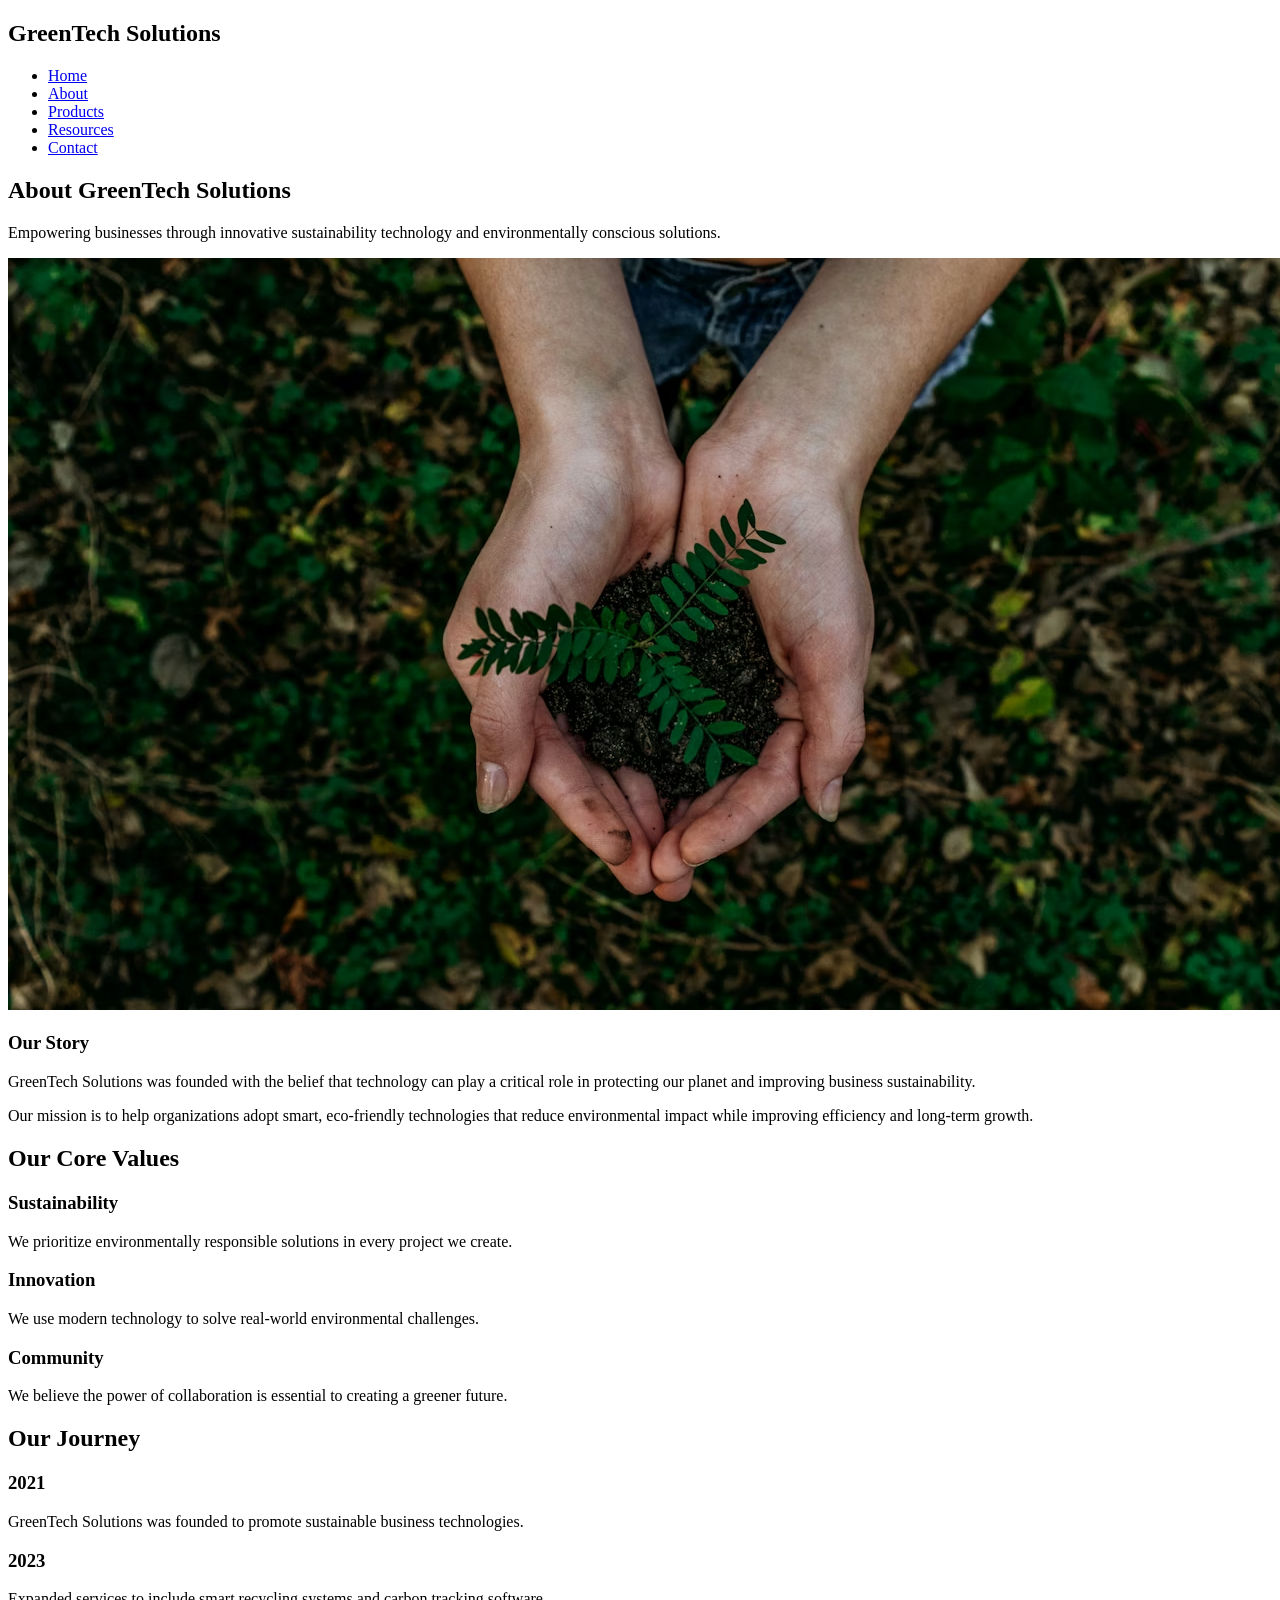
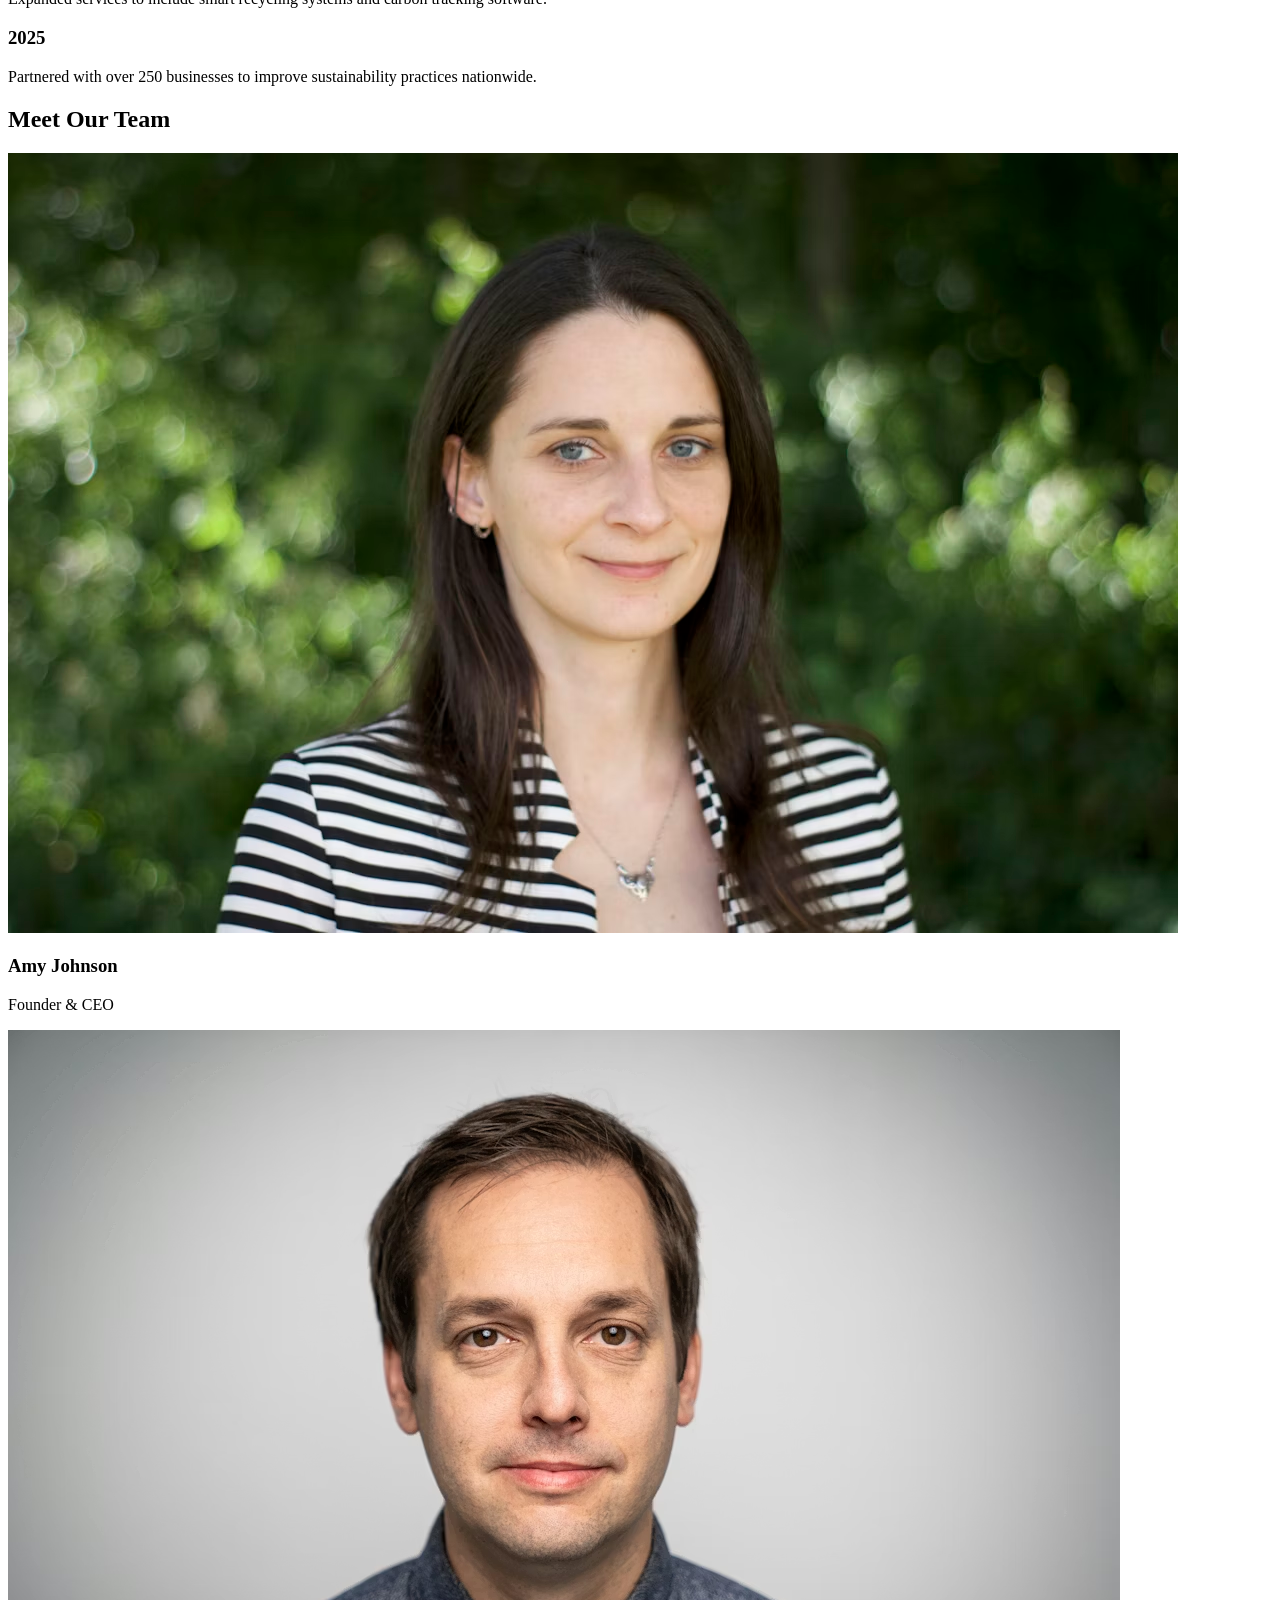
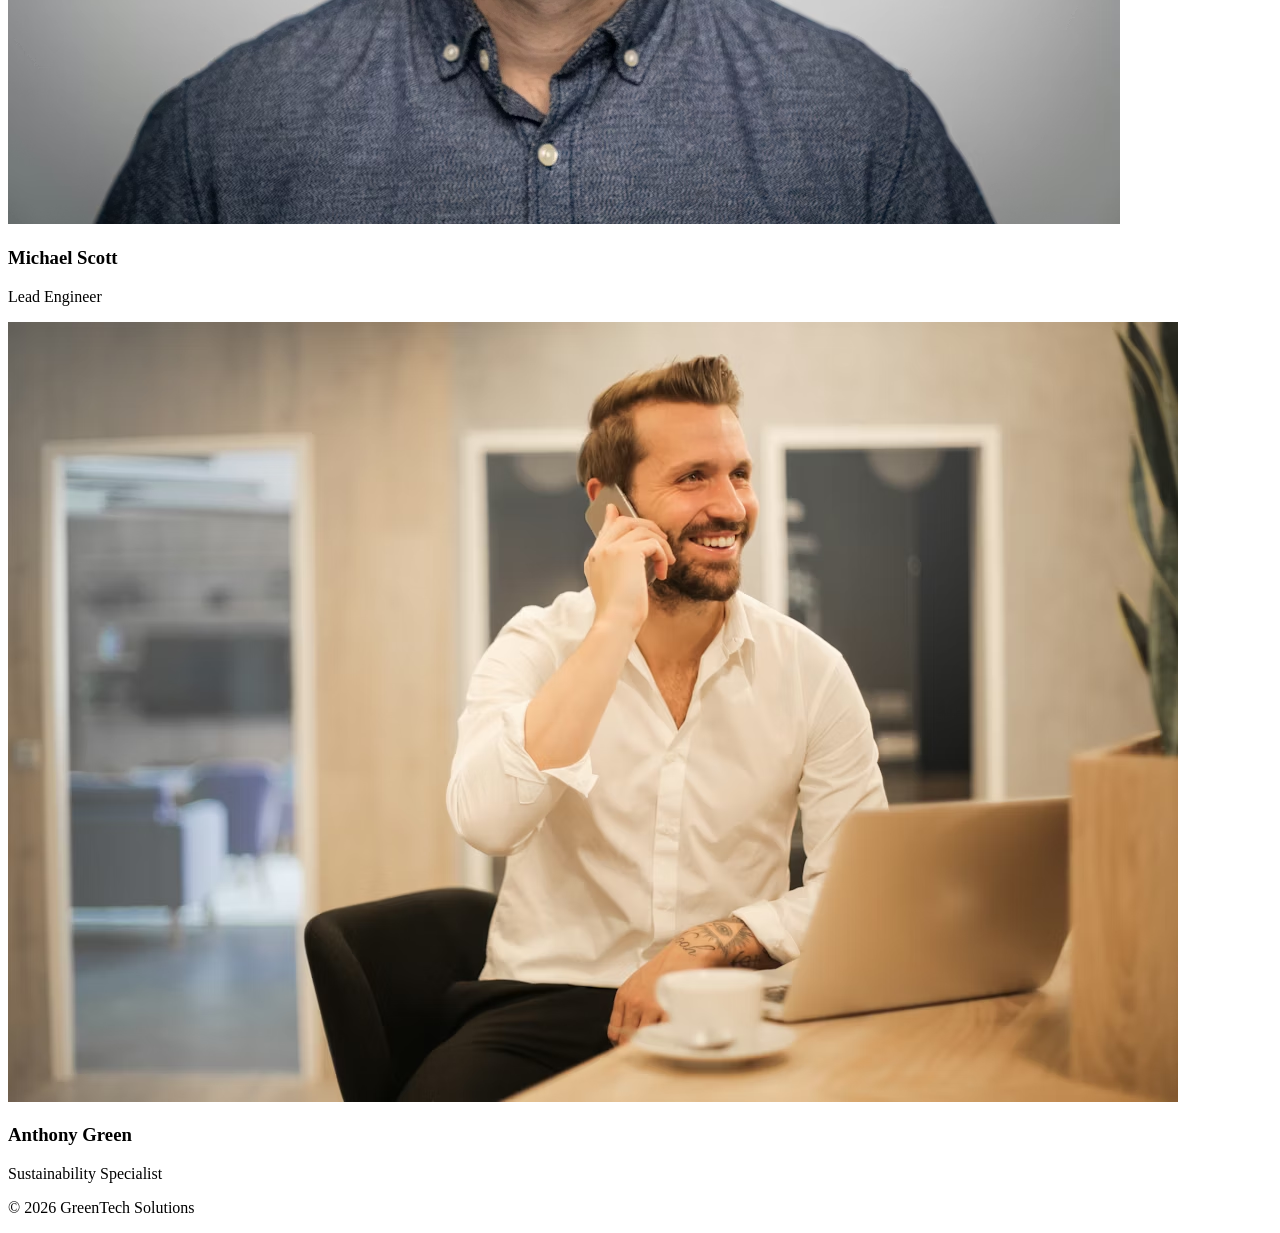
==== about.html @ decb40a6 "Initial deployment" ====
<!DOCTYPE html>
<html lang="en">

<header>
    <nav class="navbar container">
        <h1 class="logo">GreenTech Solutions</h1>

        <ul class="nav-links">
            <li><a href="index.html">Home</a></li>
            <li><a href="about.html">About</a></li>
            <li><a href="products.html">Products</a></li>
            <li><a href="resources.html">Resources</a></li>
            <li><a href="contact.html">Contact</a></li>
        </ul>
    </nav>
</header>

<section class="page-banner">
    <div class="container">

        <h2>About GreenTech Solutions</h2>

        <p>
            Empowering businesses through innovative sustainability
            technology and environmentally conscious solutions.
        </p>

    </div>
</section>

<section class="about-story">
    <div class="container about-grid">

        <div class="about-image">

            <img src="images/ecofriendly.jpg"
                 alt="Hands holding a small plant growing in soil">

        </div>

        <article class="about-text">

            <h3>Our Story</h3>

            <p>
                GreenTech Solutions was founded with the belief that
                technology can play a critical role in protecting
                our planet and improving business sustainability.
            </p>

            <p>
                Our mission is to help organizations adopt smart,
                eco-friendly technologies that reduce environmental
                impact while improving efficiency and long-term growth.
            </p>

        </article>

    </div>
</section>

<section class="values-section">
    <div class="container">

        <h2 class="section-title">Our Core Values</h2>

        <div class="values-grid">

            <article class="value-card">

                <h3>Sustainability</h3>

                <p>
                    We prioritize environmentally responsible
                    solutions in every project we create.
                </p>

            </article>

            <article class="value-card">

                <h3>Innovation</h3>

                <p>
                    We use modern technology to solve real-world
                    environmental challenges.
                </p>

            </article>

            <article class="value-card">

                <h3>Community</h3>

                <p>
                    We believe the power of collaboration is essential to
                    creating a greener future.
                </p>

            </article>

        </div>
    </div>
</section>
            
            <section class="timeline-section">
    <div class="container">

        <h2 class="section-title">Our Journey</h2>

        <div class="timeline">

            <article class="timeline-item">

                <h3>2021</h3>

                <p>
                    GreenTech Solutions was founded to promote
                    sustainable business technologies.
                </p>

            </article>

            <article class="timeline-item">

                <h3>2023</h3>

                <p>
                    Expanded services to include smart recycling
                    systems and carbon tracking software.
                </p>

            </article>

            <article class="timeline-item">

                <h3>2025</h3>

                <p>
                    Partnered with over 250 businesses to improve
                    sustainability practices nationwide.
                </p>

            </article>

        </div>
    </div>
</section>

<section class="team-section">
    <div class="container">

        <h2 class="section-title">Meet Our Team</h2>

        <div class="team-grid">

            <article class="team-card">

                <img src="images/team3.jpg"
                     alt="CEO of GreenTech Solutions">

                <h3>Amy Johnson</h3>

                <p>Founder & CEO</p>

            </article>

            <article class="team-card">

                <img src="images/team2.jpg"
                     alt="Lead sustainability engineer">

                <h3>Michael Scott</h3>

                <p>Lead Engineer</p>

            </article>

            <article class="team-card">

                <img src="images/team1.jpg"
                     alt="Environmental technology specialist">

                <h3>Anthony Green</h3>

                <p>Sustainability Specialist</p>

            </article>

        </div>
    </div>
</section>

        </div>
    </div>
</section>

<footer>
    <div class="container">
        <p>&copy; 2026 GreenTech Solutions</p>
    </div>
</footer>

</html>
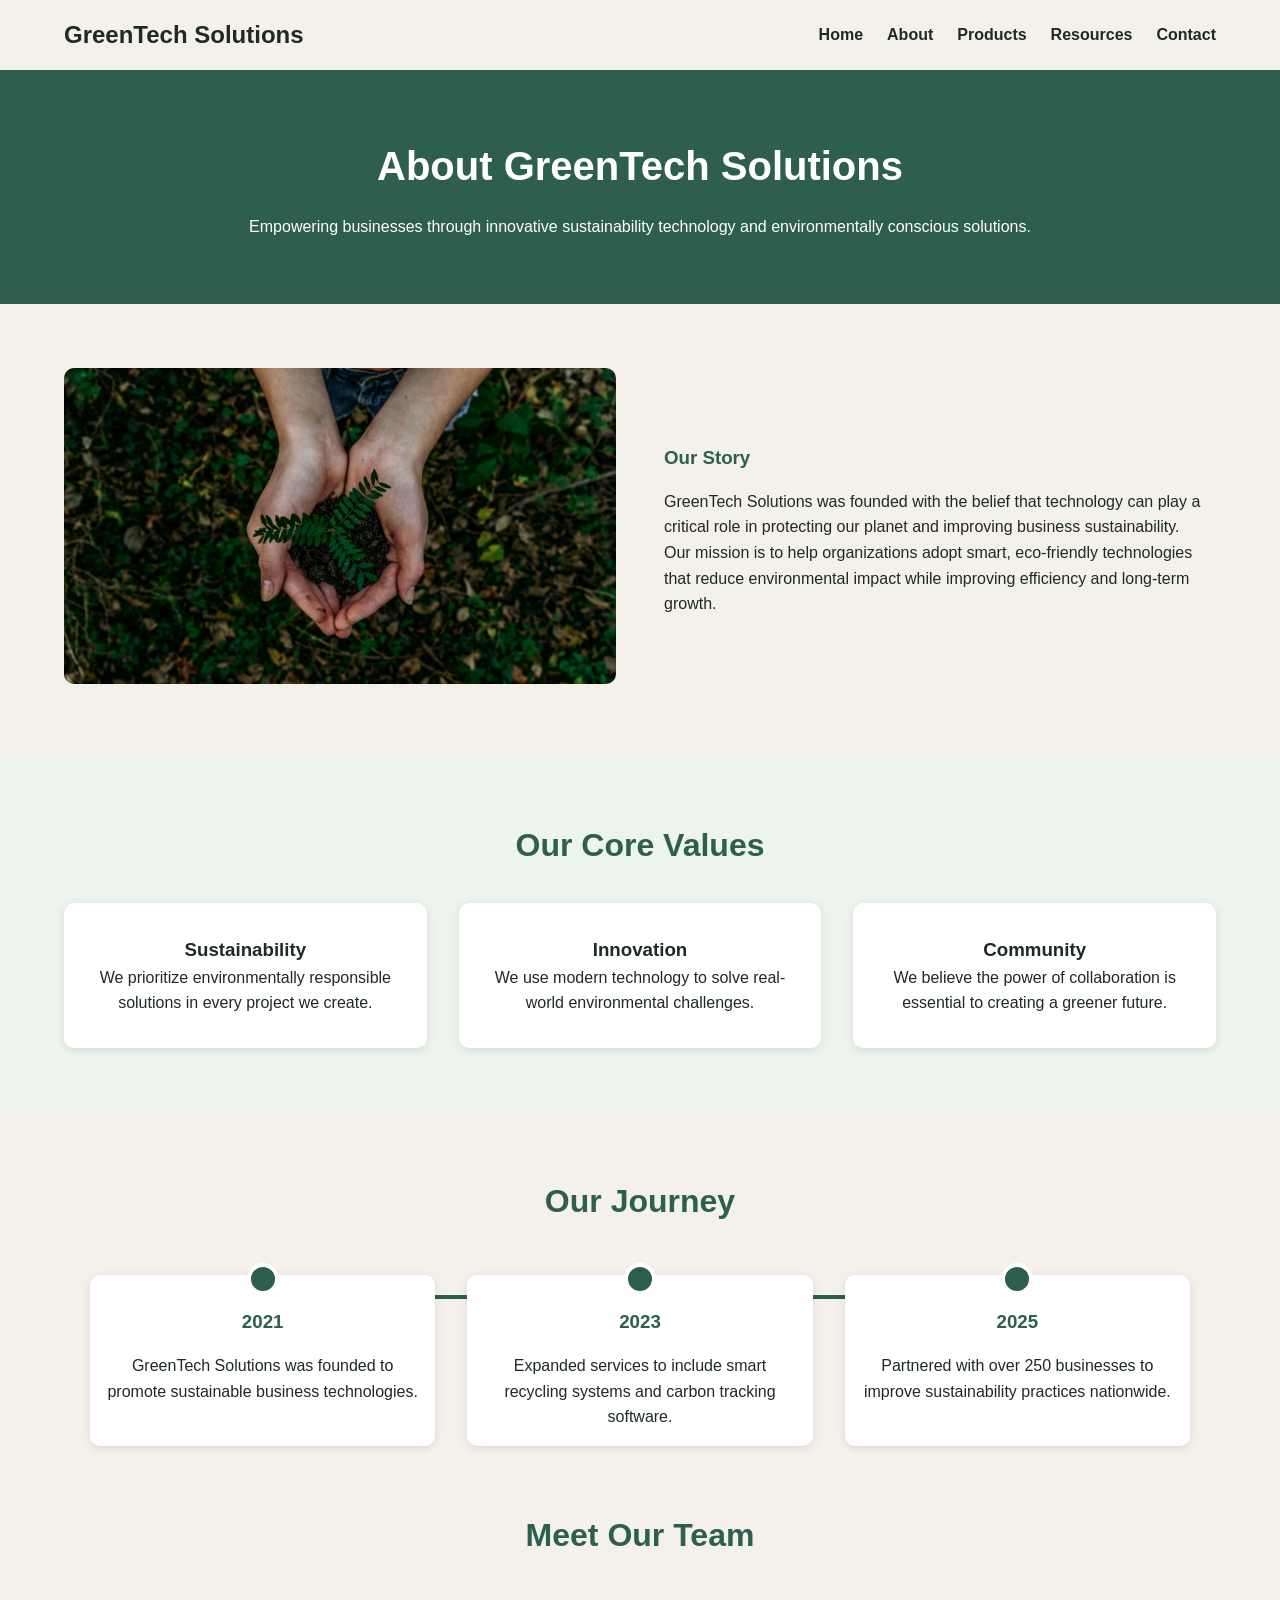
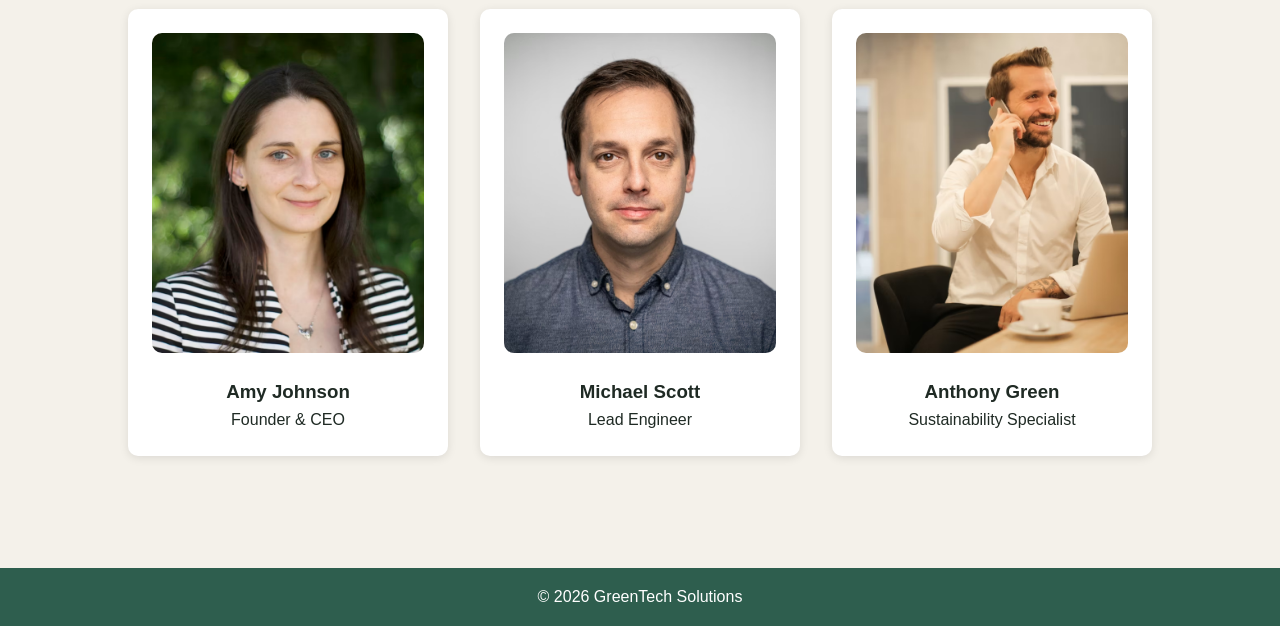
==== commit b9ef78d1: "Fixed CSS deployment" ====
--- a/about.html
+++ b/about.html
@@ -1,5 +1,18 @@
 <!DOCTYPE html>
 <html lang="en">
+
+<head>
+    <meta charset="UTF-8">
+
+    <meta name="viewport"
+          content="width=device-width, initial-scale=1.0">
+
+    <title>GreenTech Solutions</title>
+
+    <link rel="stylesheet" href="css/styles.css">
+</head>
+
+<body>
 
 <header>
     <nav class="navbar container">
@@ -200,5 +213,5 @@
         <p>&copy; 2026 GreenTech Solutions</p>
     </div>
 </footer>
-
+</body>
 </html>
--- a/css/styles.css
+++ b/css/styles.css
@@ -0,0 +1,596 @@
+/* ===== GLOBAL RESET ===== */
+* {
+    margin: 0;
+    padding: 0;
+    box-sizing: border-box;
+}
+
+/* ===== ROOT VARIABLES ===== */
+:root {
+    --forest: #2E5E4E;
+    --sage: #6B8F71;
+    --cream: #F4F1EA;
+    --earth: #8B6F47;
+    --dark: #1F2A24;
+    --light: #ffffff;
+}
+
+/* ===== BODY ===== */
+body {
+    font-family: Arial, Helvetica, sans-serif;
+    background-color: var(--cream);
+    color: var(--dark);
+    line-height: 1.6;
+}
+
+/* ===== CONTAINER ===== */
+.container {
+    width: 90%;
+    max-width: 1200px;
+    margin: auto;
+}
+
+/* ===== NAVBAR ===== */
+.navbar {
+    display: flex;
+    justify-content: space-between;
+    align-items: center;
+    padding: 1rem 0;
+}
+
+.nav-links {
+    display: flex;
+    list-style: none;
+    gap: 1.5rem;
+}
+
+.nav-links a {
+    text-decoration: none;
+    color: var(--dark);
+    font-weight: bold;
+}
+
+.nav-links a:hover {
+    color: var(--forest);
+}
+
+/* ==== BUTTONS ===== */
+.btn {
+    display: inline-block;
+    background-color: var(--forest);
+    color: white;
+    padding: 0.75rem 1.5rem;
+    border-radius: 5px;
+    text-decoration: none;
+}
+
+.btn-secondary {
+    display: inline-block;
+    background-color: var(--sage);
+    color: white;
+    padding: 0.75rem 1.5rem;
+    border-radius: 5px;
+    text-decoration: none;
+}
+
+/* ===== HOME PAGE ===== */
+/* ===== MISSION STATEMENT ===== */
+.banner {
+    padding: 4rem 0;
+    background: linear-gradient(to right, #f4f1ea, #dfe8dc);
+}
+
+.banner-content {
+    display: flex;
+    align-items: center;
+    gap: 3rem;
+}
+
+.banner-text {
+    flex: 1;
+}
+
+.banner-text h2 {
+    font-size: 3rem;
+    margin-bottom: 1rem;
+    color: var(--forest);
+}
+
+.banner-text p {
+    margin-bottom: 1.5rem;
+    font-size: 1.1rem;
+}
+
+.banner-image {
+    flex: 1;
+}
+
+.banner-image img {
+    width: 100%;
+    border-radius: 10px;
+}
+
+.page-banner {
+    background-color: var(--forest);
+    color: white;
+    text-align: center;
+    padding: 4rem 1rem;
+}
+
+.page-banner h2 {
+    font-size: 2.5rem;
+    margin-bottom: 1rem;
+}
+
+/* ===== STATS ===== */
+.stats {
+    background-color: var(--forest);
+    color: white;
+    padding: 4rem 0;
+}
+
+.stats-grid {
+    display: flex;
+    justify-content: space-around;
+    text-align: center;
+}
+
+.stat-item h3 {
+    font-size: 2.5rem;
+}
+
+/* ===== PRODUCT CARDs ===== */
+.featured-products {
+    padding: 4rem 0;
+}
+
+.section-title {
+    text-align: center;
+    margin-bottom: 2rem;
+    color: var(--forest);
+    font-size: 2rem;
+}
+
+.card-grid {
+    display: grid;
+    grid-template-columns: repeat(3, 1fr);
+    gap: 2rem;
+}
+
+.product-card {
+    background-color: white;
+    padding: 1rem;
+    border-radius: 10px;
+    transition: transform 0.3s ease;
+    box-shadow: 0 2px 8px rgba(0,0,0,0.1);
+}
+
+.product-card:hover {
+    transform: translateY(-8px);
+}
+
+.product-card img {
+    width: 100%;
+    border-radius: 8px;
+    margin-bottom: 1rem;
+}
+
+/* ===== NEWSLETTER ===== */
+.newsletter {
+    padding: 4rem 0;
+    text-align: center;
+}
+
+.newsletter form {
+    margin-top: 1rem;
+}
+
+.newsletter input {
+    padding: 0.75rem;
+    width: 250px;
+    max-width: 80%;
+}
+
+.newsletter button {
+    margin-left: 0.5rem;
+}
+
+/* ===== PRODUCTS PAGE ===== */
+.product-controls {
+    padding: 2rem 0;
+    text-align: center;
+}
+
+#searchBar {
+    width: 300px;
+    max-width: 90%;
+    padding: 0.75rem;
+    margin-bottom: 1rem;
+}
+
+.filter-buttons {
+    display: flex;
+    justify-content: center;
+    gap: 1rem;
+    flex-wrap: wrap;
+}
+
+.filter-btn {
+    background-color: var(--sage);
+    color: white;
+    border: none;
+    padding: 0.7rem 1.2rem;
+    cursor: pointer;
+    border-radius: 5px;
+    transition: background-color 0.3s ease;
+}
+
+.filter-btn:hover {
+    background-color: var(--forest);
+}
+
+.products {
+    padding: 3rem 0;
+}
+
+.products-grid {
+    display: grid;
+    grid-template-columns: repeat(3, 1fr);
+    gap: 2rem;
+}
+
+.product-card {
+    background-color: white;
+    border-radius: 10px;
+    overflow: hidden;
+    box-shadow: 0 2px 10px rgba(0,0,0,0.1);
+
+    transition:
+        transform 0.3s ease,
+        box-shadow 0.3s ease;
+}
+
+.product-card:hover {
+    transform: translateY(-8px);
+
+    box-shadow: 0 5px 18px rgba(0,0,0,0.2);
+}
+
+.product-card img {
+    width: 100%;
+    height: 220px;
+    object-fit: cover;
+}
+
+.product-card h3,
+.product-card p {
+    padding: 1rem;
+}
+
+/* ===== CONTACTS PAGE ===== */
+.contact-section {
+    padding: 4rem 0;
+}
+
+.contact-grid {
+    display: grid;
+    grid-template-columns: 1fr 1fr;
+    gap: 3rem;
+}
+
+.contact-info h3 {
+    color: var(--forest);
+    margin-bottom: 1rem;
+}
+
+.contact-info ul {
+    list-style: none;
+    margin-top: 1.5rem;
+}
+
+.contact-info li {
+    margin-bottom: 1rem;
+}
+
+.contact-form-container {
+    background-color: white;
+    padding: 2rem;
+    border-radius: 10px;
+    box-shadow: 0 2px 10px rgba(0,0,0,0.1);
+}
+
+.form-group {
+    display: flex;
+    flex-direction: column;
+    margin-bottom: 1.5rem;
+}
+
+.form-group label {
+    margin-bottom: 0.5rem;
+    font-weight: bold;
+}
+
+.form-group input,
+.form-group textarea {
+    padding: 0.75rem;
+    border: 1px solid #ccc;
+    border-radius: 5px;
+    font-size: 1rem;
+}
+
+input:focus,
+textarea:focus,
+button:focus {
+
+    outline: 3px solid var(--sage);
+    outline-offset: 2px;
+}
+
+/* ===== ABOUT PAGE ===== */
+.about-story {
+    padding: 4rem 0;
+}
+
+.about-grid {
+    display: grid;
+    grid-template-columns: 1fr 1fr;
+    gap: 3rem;
+    align-items: center;
+}
+
+.about-image img {
+    width: 100%;
+    border-radius: 10px;
+}
+
+.about-text h3 {
+    color: var(--forest);
+    margin-bottom: 1rem;
+}
+
+.values-section {
+    padding: 4rem 0;
+    background-color: #edf3ed;
+}
+
+.values-grid {
+    display: grid;
+    grid-template-columns: repeat(3, 1fr);
+    gap: 2rem;
+}
+
+.value-card {
+    background-color: white;
+    padding: 2rem;
+    border-radius: 10px;
+    text-align: center;
+    box-shadow: 0 2px 10px rgba(0,0,0,0.1);
+    transition: transform 0.3s ease;
+}
+
+.value-card:hover {
+    transform: translateY(-6px);
+}
+
+.timeline {
+    display: flex;
+    justify-content: center;
+    align-items: stretch;
+    gap: 2rem;
+    margin: 3rem auto 0 auto;
+    max-width: 1100px;
+    position: relative;
+}
+
+.timeline::before {
+    content: "";
+    position: absolute;
+    top: 20px;
+    left: 8%;
+    width: 84%;
+    height: 4px;
+    background-color: var(--forest);
+    z-index: 0;
+}
+
+.timeline-item {
+    position: relative;
+    background-color: white;
+    padding: 2rem 1rem 1rem;
+    border-radius: 10px;
+    box-shadow: 0 2px 10px rgba(0,0,0,0.1);
+    text-align: center;
+    flex: 1;
+    z-index: 1;
+}
+
+.timeline-item::before {
+    content: "";
+    position: absolute;
+    top: -12px;
+    left: 50%;
+    transform: translateX(-50%);
+    width: 24px;
+    height: 24px;
+    border-radius: 50%;
+    background-color: var(--forest);
+    border: 4px solid white;
+}
+
+.timeline-item h3 {
+    color: var(--forest);
+    margin-bottom: 1rem;
+}
+
+.timeline-section {
+    padding: 4rem 0 2rem 0;
+    text-align: center;
+}
+
+.team-section {
+    padding: 2rem 0 4rem 0;
+    text-align: center;
+}
+
+.team-grid {
+    display: flex;
+    align-items: stretch;
+    justify-content: center;
+    gap: 2rem;
+    flex-wrap: wrap;
+    max-width: 1100px;
+    margin: 3rem auto 0 auto;
+}
+
+.team-card {
+    width: 320px;
+    background-color: white;
+    padding: 1.5rem;
+    border-radius: 10px;
+    text-align: center;
+    box-shadow: 0 2px 10px rgba(0,0,0,0.1);
+    transition: transform 0.3s ease;
+}
+
+.team-card:hover {
+    transform: translateY(-6px);
+}
+
+.team-card img {
+    width: 100%;
+    height: 320px;
+    object-fit: cover;
+    border-radius: 10px;
+    margin-bottom: 1rem;
+}
+
+/* ===== RESOURCES PAGE ===== */
+
+.resources-intro {
+    padding: 4rem 0 2rem 0;
+    text-align: center;
+}
+
+.resources-intro h3 {
+    font-size: 2rem;
+    color: var(--forest);
+    margin-bottom: 1rem;
+}
+
+.resources-intro p {
+    max-width: 750px;
+    margin: auto;
+    font-size: 1.1rem;
+    color: #444;
+}
+
+.resources {
+    padding: 2rem 0 4rem 0;
+}
+
+.resources-grid {
+    display: grid;
+    grid-template-columns: repeat(auto-fit, minmax(300px, 1fr));
+    gap: 2rem;
+    max-width: 1100px;
+    margin: auto;
+}
+
+.resource-card {
+    text-align: center;
+    background-color: white;
+    border-radius: 12px;
+    overflow: hidden;
+    box-shadow: 0 2px 12px rgba(0,0,0,0.08);
+    transition:
+        transform 0.3s ease,
+        box-shadow 0.3s ease;
+    display: flex;
+    flex-direction: column;
+}
+
+.resource-card:hover {
+    transform: translateY(-8px);
+    box-shadow: 0 6px 20px rgba(0,0,0,0.15);
+}
+
+.resource-card img {
+    width: 100%;
+    height: 220px;
+    object-fit: cover;
+}
+
+/* ===== FOOTER ===== */
+footer {
+    background-color: var(--forest);
+    color: white;
+    text-align: center;
+    padding: 1rem;
+    margin-top: 3rem;
+}
+
+/* ===== MOBILE ===== */
+@media (max-width: 768px) {
+    .navbar {
+        flex-direction: column;
+    }
+
+    .nav-links {
+        flex-direction: column;
+        text-align: center;
+        margin-top: 1rem;
+    }
+
+    .hero-content {
+        flex-direction: column;
+        text-align: center;
+    }
+
+    .card-grid {
+        grid-template-columns: 1fr;
+    }
+
+    .stats-grid {
+        flex-direction: column;
+        gap: 2rem;
+    }
+
+    .hero-text h2 {
+        font-size: 2rem;
+    }
+    
+        .products-grid {
+        grid-template-columns: 1fr;
+    }
+
+    .filter-buttons {
+        flex-direction: column;
+        align-items: center;
+    }
+
+    #searchBar {
+        width: 100%;
+    }
+    
+        .contact-grid {
+        grid-template-columns: 1fr;
+    }
+
+    .contact-form-container {
+        padding: 1.5rem;
+    }
+
+    .timeline,
+    .team-grid {
+        flex-direction: column;
+        align-items: center;
+    }
+
+    .timeline::before {
+        display: none;
+    }
+    
+    .resources-grid {
+    grid-template-columns: 1fr;
+}
+}
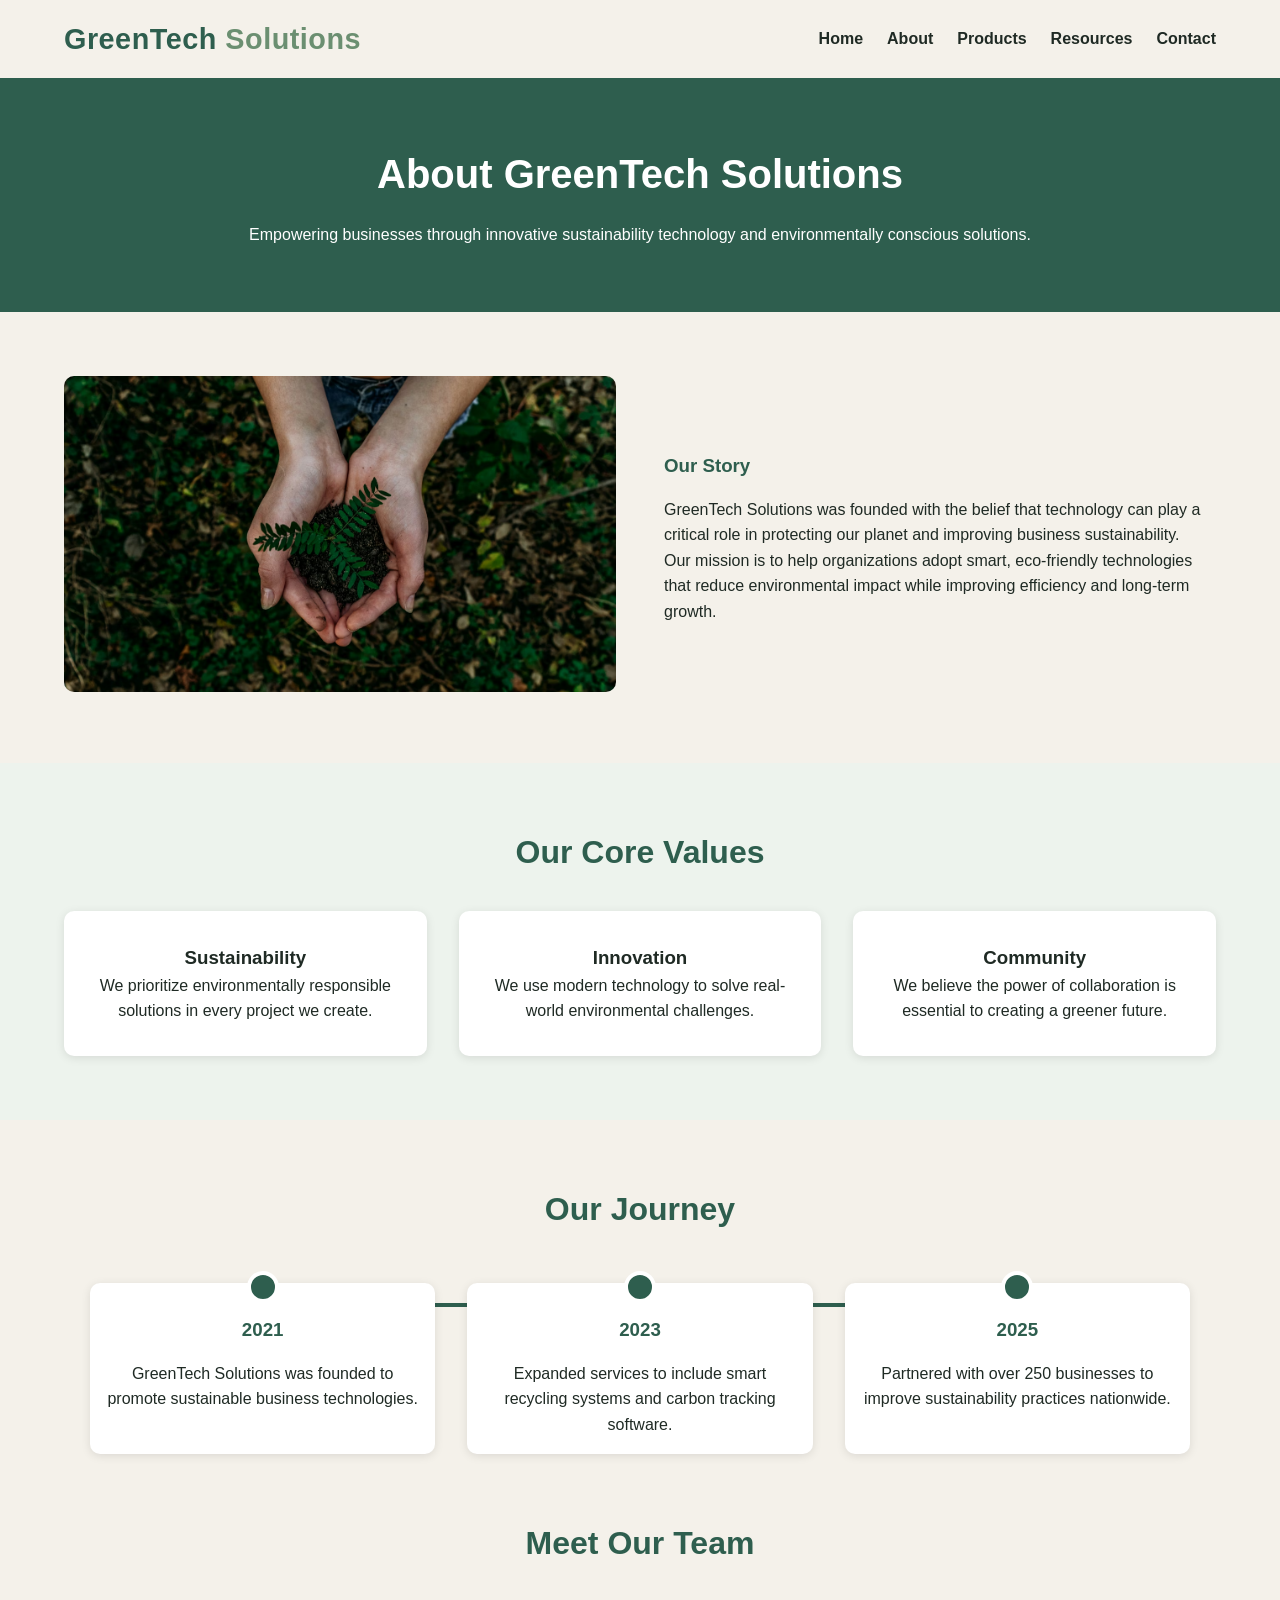
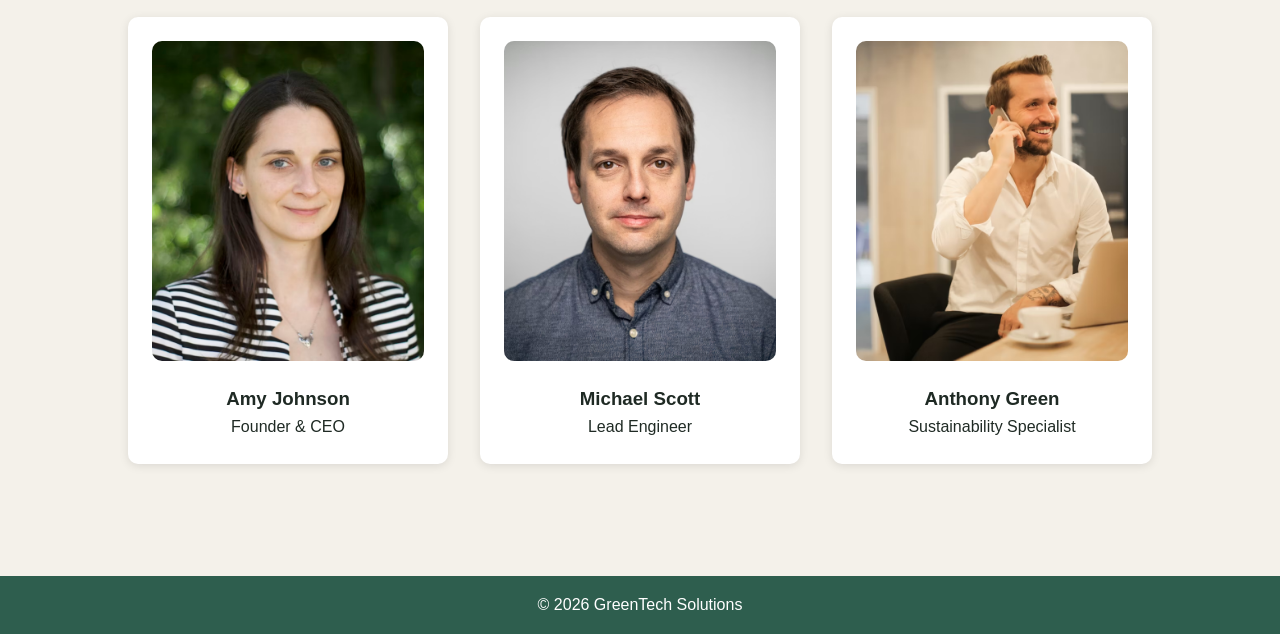
==== commit 04541946: "Adjustments to logo" ====
--- a/about.html
+++ b/about.html
@@ -16,7 +16,11 @@
 
 <header>
     <nav class="navbar container">
-        <h1 class="logo">GreenTech Solutions</h1>
+
+<h1 class="logo">
+    <span class="logo-green">GreenTech</span>
+    <span class="logo-sage">Solutions</span>
+</h1>
 
         <ul class="nav-links">
             <li><a href="index.html">Home</a></li>
@@ -213,5 +217,7 @@
         <p>&copy; 2026 GreenTech Solutions</p>
     </div>
 </footer>
+
+<script src="javascript/script.js"></script>
 </body>
 </html>
--- a/css/styles.css
+++ b/css/styles.css
@@ -15,6 +15,29 @@
     --light: #ffffff;
 }
 
+/* ===== LOGO ===== */
+.logo {
+    font-size: 1.8rem;
+    font-weight: 700;
+    letter-spacing: 0.5px;
+    transition: text-shadow 0.3s ease, transform 0.3s ease;
+}
+
+.logo-green {
+    color: var(--forest);
+}
+
+.logo-sage {
+    color: var(--sage);
+}
+
+.logo:hover {
+    transform: scale(1.03);
+    text-shadow:
+        0 0 6px rgba(46, 94, 78, 0.5),
+        0 0 12px rgba(107, 143, 113, 0.4);
+}
+
 /* ===== BODY ===== */
 body {
     font-family: Arial, Helvetica, sans-serif;
@@ -173,6 +196,14 @@
     width: 100%;
     border-radius: 8px;
     margin-bottom: 1rem;
+}
+
+.filter-btn.active {
+    background-color: var(--forest);
+}
+
+.hidden {
+    display: none !important;
 }
 
 /* ===== NEWSLETTER ===== */
@@ -235,12 +266,15 @@
 
 .products-grid {
     display: grid;
-    grid-template-columns: repeat(3, 1fr);
+    grid-template-columns: repeat(auto-fit, 320px);
     gap: 2rem;
+    justify-content: center;
+    align-items: start;
 }
 
 .product-card {
     background-color: white;
+    width: 320px;
     border-radius: 10px;
     overflow: hidden;
     box-shadow: 0 2px 10px rgba(0,0,0,0.1);
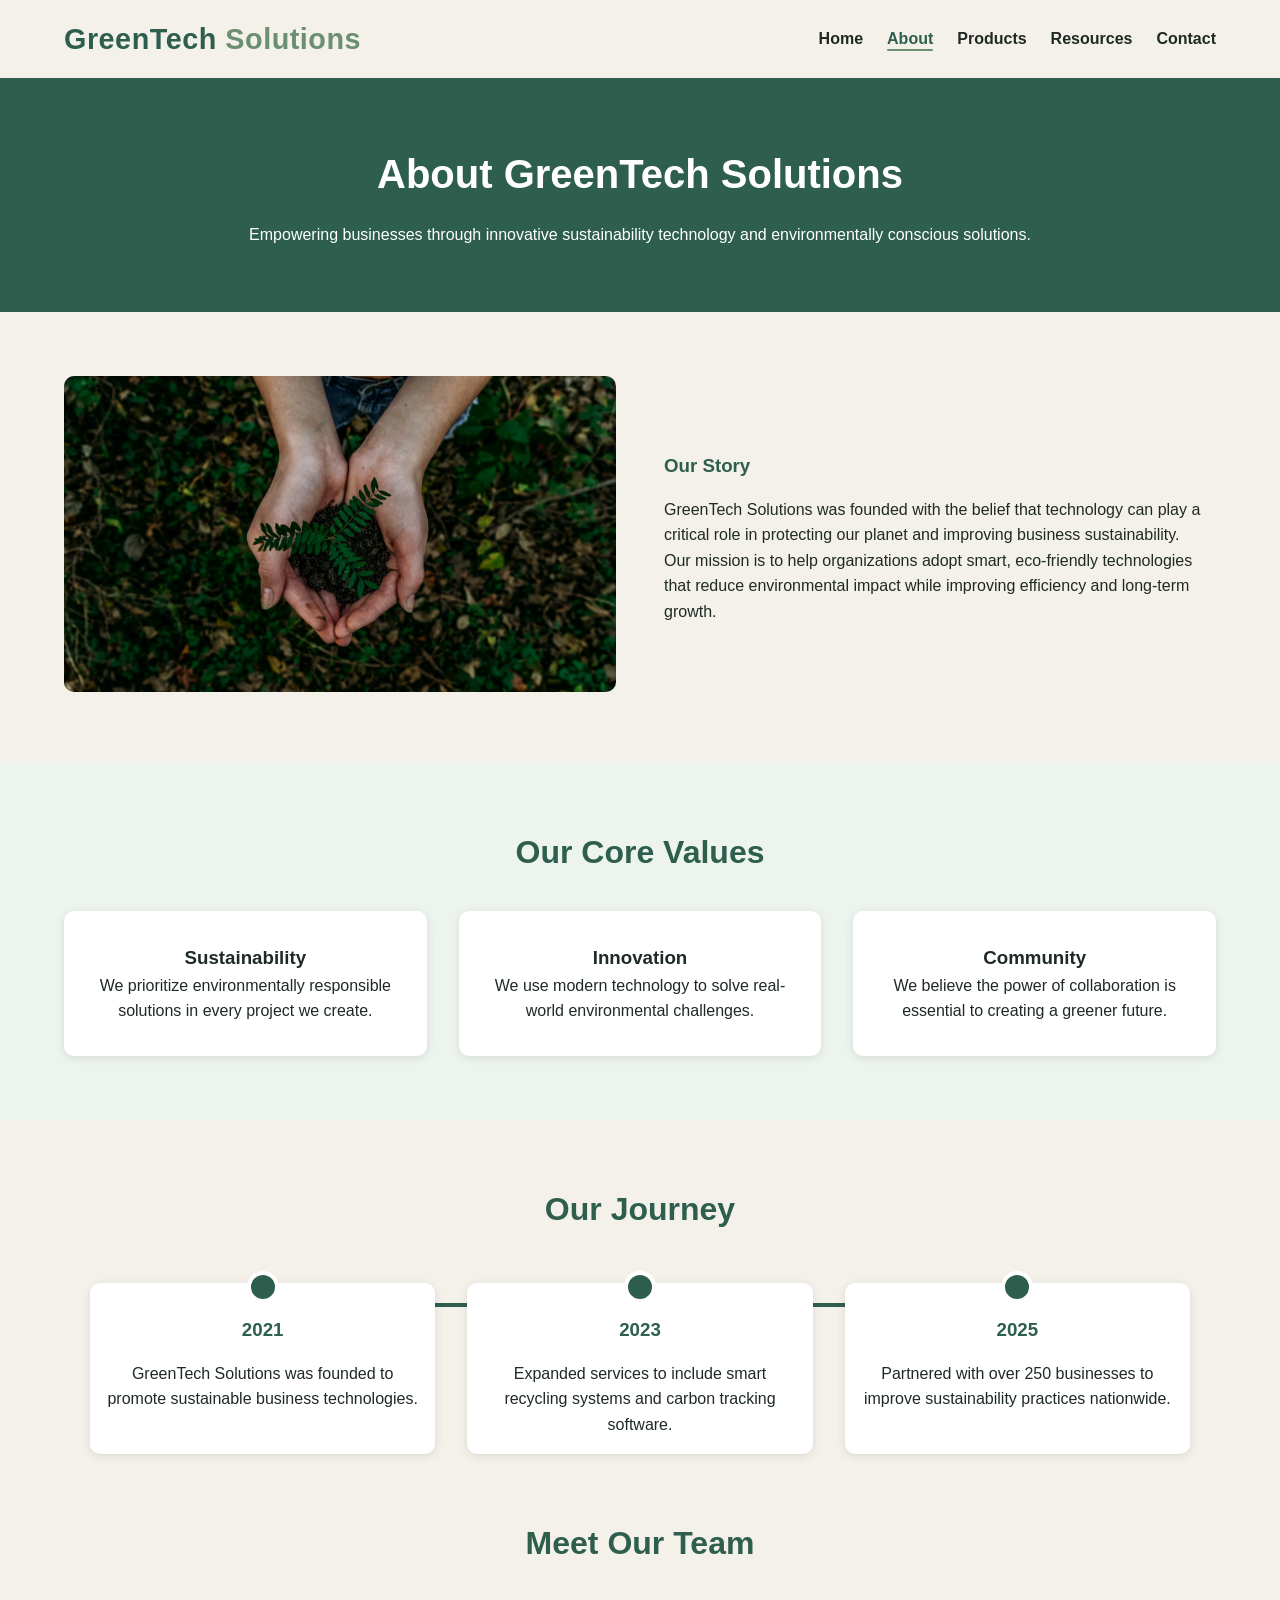
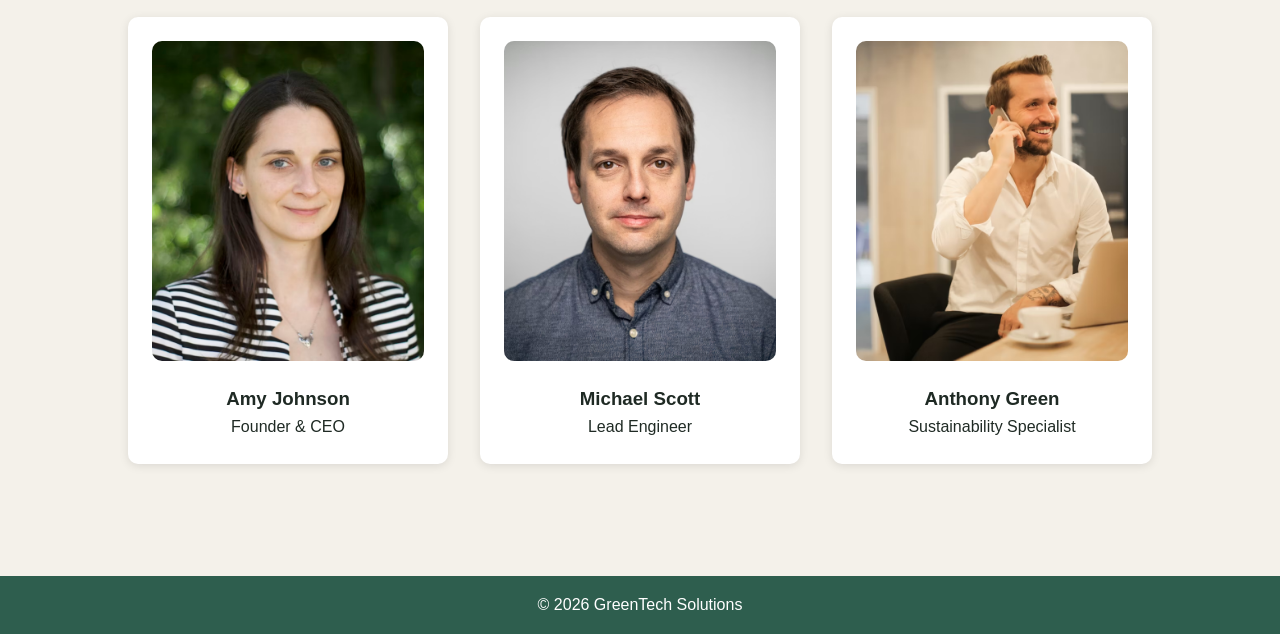
==== commit e3cf6af8: "Active page indicator" ====
--- a/about.html
+++ b/about.html
@@ -24,7 +24,7 @@
 
         <ul class="nav-links">
             <li><a href="index.html">Home</a></li>
-            <li><a href="about.html">About</a></li>
+            <li><a href="about.html" class="active">About</a></li>
             <li><a href="products.html">Products</a></li>
             <li><a href="resources.html">Resources</a></li>
             <li><a href="contact.html">Contact</a></li>
--- a/css/styles.css
+++ b/css/styles.css
@@ -23,19 +23,19 @@
     transition: text-shadow 0.3s ease, transform 0.3s ease;
 }
 
+.logo:hover {
+    transform: scale(1.02);
+    text-shadow:
+        0 0 4px rgba(255, 255, 255, 0.5),
+        0 0 10px rgba(255, 255, 255, 0.3);
+}
+
 .logo-green {
     color: var(--forest);
 }
 
 .logo-sage {
     color: var(--sage);
-}
-
-.logo:hover {
-    transform: scale(1.03);
-    text-shadow:
-        0 0 6px rgba(46, 94, 78, 0.5),
-        0 0 12px rgba(107, 143, 113, 0.4);
 }
 
 /* ===== BODY ===== */
@@ -71,10 +71,30 @@
     text-decoration: none;
     color: var(--dark);
     font-weight: bold;
+    position: relative;
+    transition: color 0.3s ease, text-shadow 0.3s ease;
 }
 
 .nav-links a:hover {
     color: var(--forest);
+    text-shadow:
+        0 0 4px rgba(255, 255, 255, 0.5),
+        0 0 10px rgba(255, 255, 255, 0.3);
+}
+
+.nav-links a.active {
+    color: var(--forest);
+}
+
+.nav-links a.active::after {
+    content: "";
+    position: absolute;
+    left: 0;
+    bottom: -4px;
+    width: 100%;
+    height: 2px;
+    background-color: var(--sage);
+    border-radius: 2px;
 }
 
 /* ==== BUTTONS ===== */
